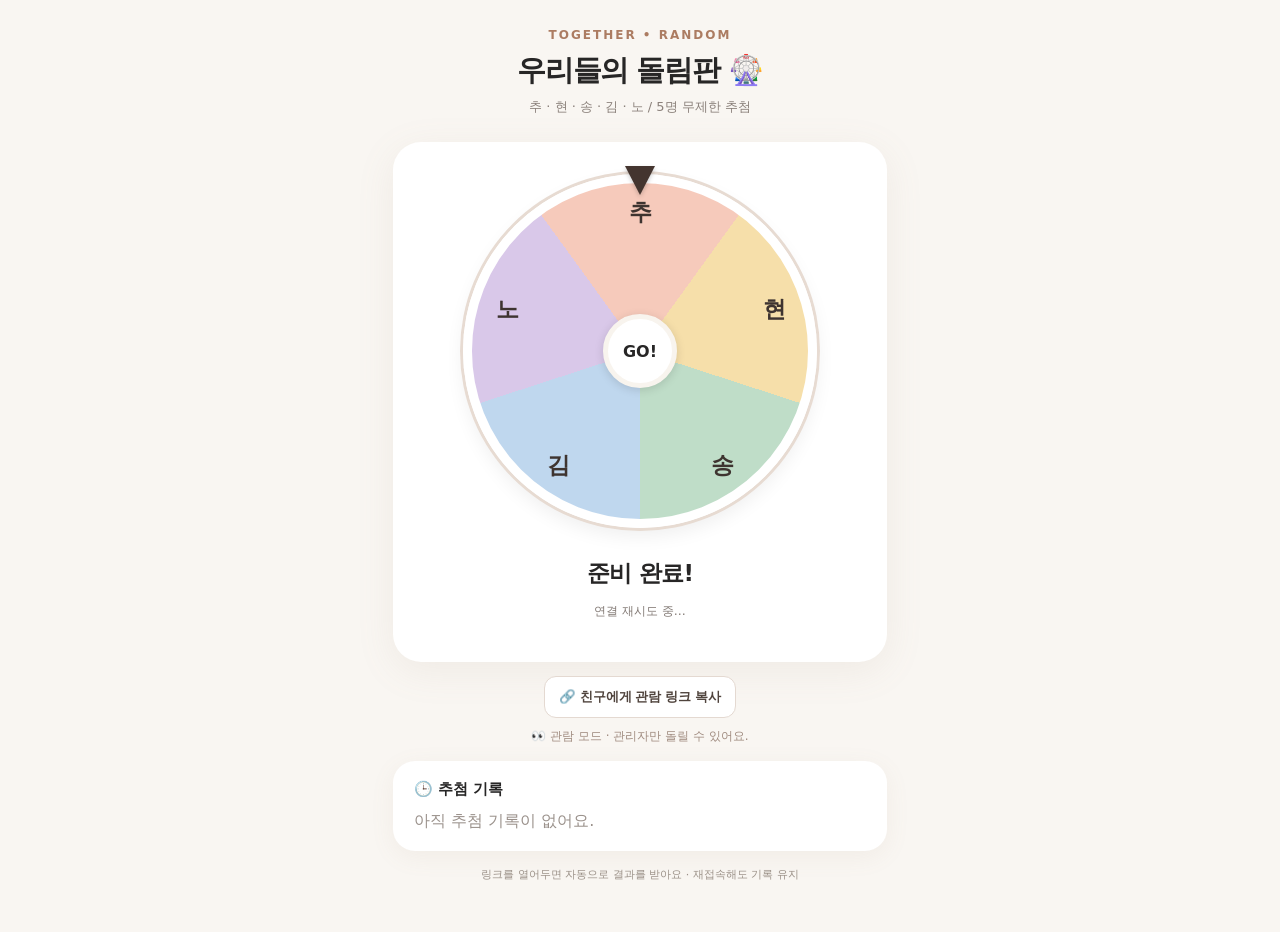
==== friends-wheel/index.html @ 2e400cab "Add realtime five-friend roulette viewer page" ====
<!doctype html><html lang="ko"><head><meta charset="utf-8"><meta name="viewport" content="width=device-width,initial-scale=1"><title>우리들의 실시간 돌림판</title><style>
*{box-sizing:border-box}body{margin:0;background:#f9f6f2;color:#272626;font-family:system-ui,-apple-system,"Noto Sans KR",sans-serif}main{max-width:530px;margin:auto;padding:28px 18px 50px;text-align:center}.eyebrow{font-size:12px;font-weight:750;letter-spacing:2px;color:#ac7c62}.title{font-size:29px;letter-spacing:-1.4px;margin:9px 0 7px}.sub{font-size:13px;color:#8b817b;margin:0 0 26px}.stage{background:white;border-radius:28px;padding:24px 12px 20px;box-shadow:0 9px 38px #9d87721a}.wheel-wrap{width:min(83vw,370px);height:min(83vw,370px);margin:0 auto 22px;position:relative}.wheel{position:absolute;inset:8px;border:9px solid #fff;border-radius:50%;box-shadow:0 0 0 3px #e7dbd2,0 8px 19px #0001;background:conic-gradient(from -36deg,#f6cabb 0deg 72deg,#f6dfaa 72deg 144deg,#bfddc8 144deg 216deg,#bfd7ee 216deg 288deg,#d9c8e9 288deg 360deg);transform:rotate(0deg);will-change:transform}.wheel .name{position:absolute;left:50%;top:50%;width:65px;margin-left:-32.5px;margin-top:-14px;font-size:23px;font-weight:900;letter-spacing:-1px;color:#3e3430}.pointer{position:absolute;left:50%;top:0;transform:translateX(-50%);border-left:15px solid transparent;border-right:15px solid transparent;border-top:29px solid #44352f;z-index:3;filter:drop-shadow(0 2px 2px #0003)}.hub{position:absolute;left:50%;top:50%;transform:translate(-50%,-50%);background:#fff;border:5px solid #f8f4ee;border-radius:50%;width:74px;height:74px;display:grid;place-items:center;font-size:16px;font-weight:900;box-shadow:0 2px 10px #0002}.result{font-size:23px;font-weight:900;min-height:39px;letter-spacing:-.6px}.status{font-size:12px;margin:6px 0 18px;color:#827974}.action{border:0;width:min(100%,310px);background:#dd7459;color:#fff;padding:16px;border-radius:15px;font-size:17px;font-weight:850;cursor:pointer}.action:disabled{background:#c5b5ae;cursor:default}.tags{display:flex;gap:5px;justify-content:center;flex-wrap:wrap;margin:18px 0 4px}.tag{background:#faf3ec;padding:7px 13px;border-radius:30px;font-size:13px;font-weight:750}.history{text-align:left;background:white;border-radius:22px;margin-top:16px;padding:19px 21px;box-shadow:0 6px 24px #9d877215}.history h2{font-size:15px;margin:0 0 12px}.item{display:flex;justify-content:space-between;padding:11px 0;border-top:1px solid #f1eeeb;font-size:14px}.item strong{color:#d3654d}.muted{color:#9a918b}.adminnote{font-size:12px;color:#a08c80;margin-top:10px}.link{border:1px solid #e4d9d1;background:#fff;color:#50443d;padding:11px 14px;border-radius:12px;font-weight:700;cursor:pointer;margin:14px 0 0}.tiny{font-size:11px;color:#9b9188;margin-top:16px}
</style></head><body><main><div class="eyebrow">TOGETHER • RANDOM</div><h1 class="title">우리들의 돌림판 🎡</h1><p class="sub">추 · 현 · 송 · 김 · 노 / 5명 무제한 추첨</p>
<section class="stage"><div class="wheel-wrap"><div class="wheel" id="wheel"></div><div class="pointer"></div><div class="hub">GO!</div></div><div class="result" id="result" aria-live="polite">준비 완료!</div><div class="status" id="status" aria-live="polite">연결 중…</div><button class="action" id="spin" hidden>🎲 돌림판 돌리기</button><div class="tags" id="counts"></div></section><button class="link" id="copy">🔗 친구에게 관람 링크 복사</button><p class="adminnote" id="adminnote"></p><section class="history"><h2>🕒 추첨 기록 <span id="total"></span></h2><div id="history" class="muted">아직 추첨 기록이 없어요.</div></section><div class="tiny">링크를 열어두면 자동으로 결과를 받아요 · 재접속해도 기록 유지</div></main>
<script>
const room='d09b7c56-833a-435e-8313-03223e38edae', players=['추','현','송','김','노'];
const api='https://rhkyvdnquiserrrjjeoz.supabase.co/functions/v1/friends-wheel';const token=new URLSearchParams(location.hash.slice(1)).get('admin');const admin=!!token;
const wheel=document.getElementById('wheel'),spin=document.getElementById('spin'),result=document.getElementById('result'),status=document.getElementById('status');
const history=document.getElementById('history'),counts=document.getElementById('counts'),total=document.getElementById('total');
const radius=140;let latest=0,busy=false,finishTimer=null,ready=false,angle=0,requesting=false;
players.forEach((name,i)=>{let t=document.createElement('span');t.className='name';t.textContent=name;t.style.transform='rotate('+(i*72)+'deg) translateY(-'+radius+'px) rotate('+(-i*72)+'deg)';wheel.append(t)});
spin.hidden=!admin;document.getElementById('adminnote').textContent=admin?'🔒 관리자 모드 · 이 주소는 다른 사람에게 공유하지 마세요.':'👀 관람 모드 · 관리자만 돌릴 수 있어요.';
document.getElementById('copy').addEventListener('click',async()=>{const u=location.origin+location.pathname;try{await navigator.clipboard.writeText(u);document.getElementById('copy').textContent='✅ 관람 링크 복사 완료'}catch{prompt('아래 링크를 복사하세요',u)}});
function render(data){const list=data.spins||[];total.textContent='('+list.length+'회)';const nums=players.map(p=>list.filter(s=>s.winner_name===p).length);counts.replaceChildren();players.forEach((p,i)=>{let e=document.createElement('span');e.className='tag';e.textContent=p+' '+nums[i]+'회';counts.append(e)});history.replaceChildren();list.slice(0,25).forEach(s=>{const e=document.createElement('div');e.className='item';const a=document.createElement('span');a.textContent=s.spin_number+'번째 추첨';const b=document.createElement('strong');b.textContent=s.winner_name+' 당첨';e.append(a,b);history.append(e)});if(!list.length)history.textContent='아직 추첨 기록이 없어요.';
if(!list.length){if(!ready){result.textContent='준비 완료!';status.textContent='● 실시간 연결 중';}ready=true;spin.disabled=false;return}
const s=list[0],end=new Date(s.started_at).getTime()+s.duration_ms;const remaining=end-Date.now();const isNew=s.id!==latest;
if(isNew){latest=s.id;clearTimeout(finishTimer);wheel.style.transition='none';wheel.style.transform='rotate('+s.start_degrees+'deg)';void wheel.offsetWidth;angle=s.target_degrees;if(remaining>0){wheel.style.transition='transform '+remaining+'ms cubic-bezier(.13,.72,.1,1)';wheel.style.transform='rotate('+angle+'deg)';busy=true;result.textContent='🎲 돌아가는 중…';status.textContent='모든 친구에게 같은 결과가 전달돼요';finishTimer=setTimeout(()=>{busy=false;result.textContent='🎉 '+s.winner_name+' 당첨!';status.textContent='모두에게 결과가 공유됐어요';spin.disabled=false},remaining+120)}else{wheel.style.transform='rotate('+angle+'deg)';result.textContent='🎉 '+s.winner_name+' 당첨!';busy=false;status.textContent='● 결과 동기화 완료';}}
spin.disabled=busy||requesting;ready=true;
}
async function sync(){try{const r=await fetch(api+'/state?room='+room,{cache:'no-store'});if(!r.ok)throw Error('네트워크 오류');const d=await r.json();render(d)}catch(e){status.textContent='연결 재시도 중…';spin.disabled=true}}
spin.addEventListener('click',async()=>{if(busy||requesting)return;requesting=true;spin.disabled=true;status.textContent='추첨 요청 중…';try{const r=await fetch(api+'/spin',{method:'POST',headers:{'Content-Type':'application/json'},body:JSON.stringify({room,token})});const x=await r.json();if(!r.ok)throw Error(x.error||'잠시 후 다시 시도하세요');await sync()}catch(e){status.textContent=e.message}finally{requesting=false;if(!busy)spin.disabled=false}});
sync();setInterval(sync,1100);document.addEventListener('visibilitychange',()=>{if(!document.hidden)sync()});
</script></body></html>
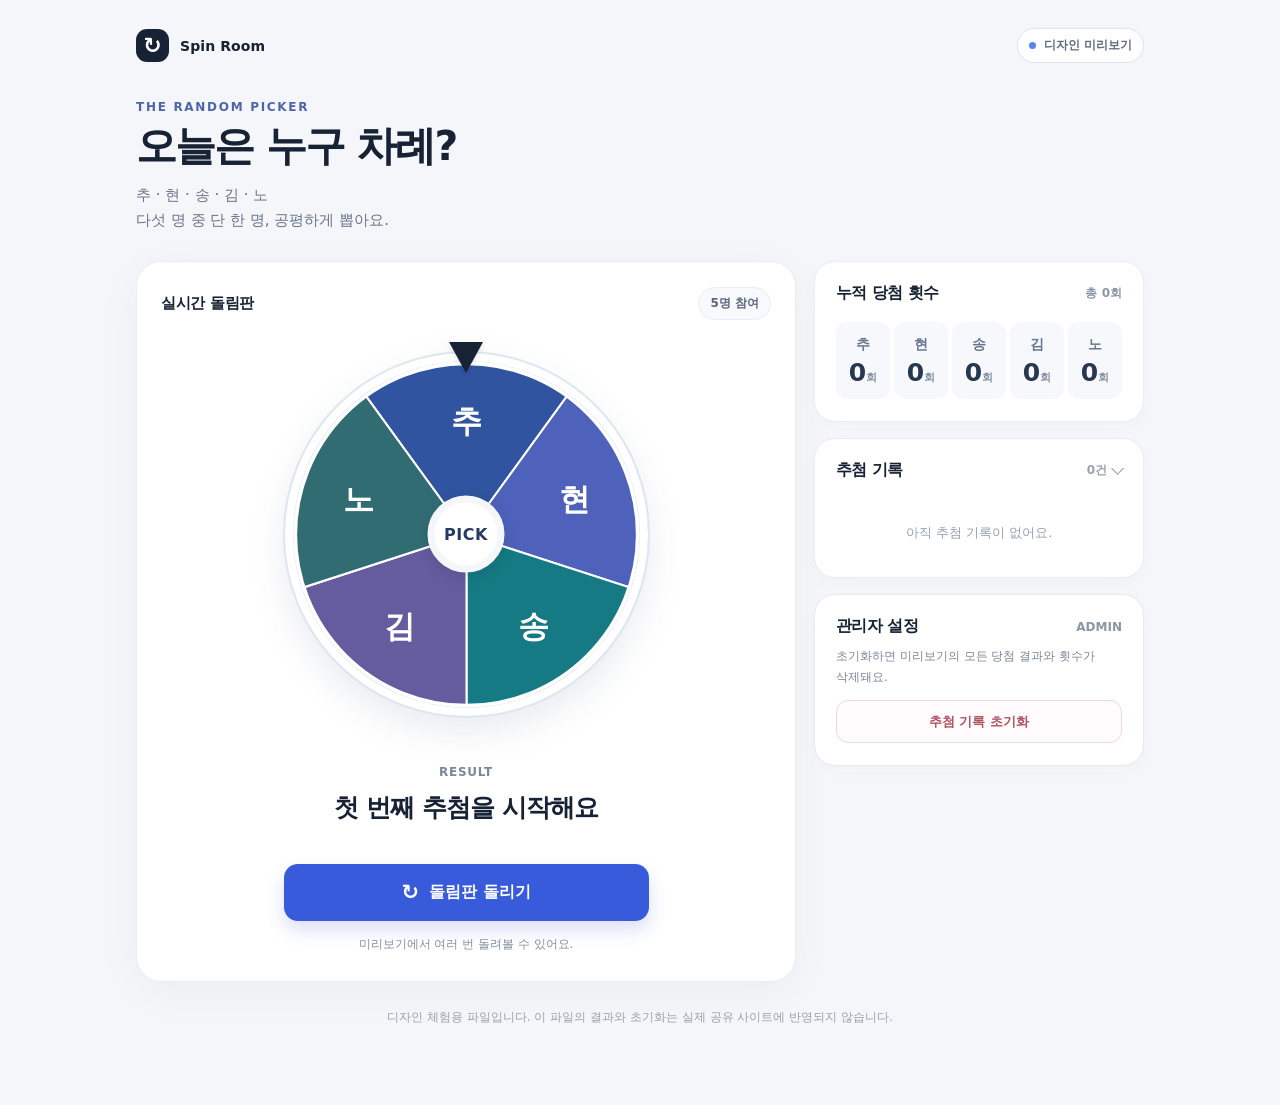
==== commit 909c49a8: "Redesign roulette for clear Korean typography and mobile layout" ====
--- a/friends-wheel/index.html
+++ b/friends-wheel/index.html
@@ -1,23 +1,149 @@
-<!doctype html><html lang="ko"><head><meta charset="utf-8"><meta name="viewport" content="width=device-width,initial-scale=1"><title>우리들의 실시간 돌림판</title><style>
-*{box-sizing:border-box}body{margin:0;background:#f9f6f2;color:#272626;font-family:system-ui,-apple-system,"Noto Sans KR",sans-serif}main{max-width:530px;margin:auto;padding:28px 18px 50px;text-align:center}.eyebrow{font-size:12px;font-weight:750;letter-spacing:2px;color:#ac7c62}.title{font-size:29px;letter-spacing:-1.4px;margin:9px 0 7px}.sub{font-size:13px;color:#8b817b;margin:0 0 26px}.stage{background:white;border-radius:28px;padding:24px 12px 20px;box-shadow:0 9px 38px #9d87721a}.wheel-wrap{width:min(83vw,370px);height:min(83vw,370px);margin:0 auto 22px;position:relative}.wheel{position:absolute;inset:8px;border:9px solid #fff;border-radius:50%;box-shadow:0 0 0 3px #e7dbd2,0 8px 19px #0001;background:conic-gradient(from -36deg,#f6cabb 0deg 72deg,#f6dfaa 72deg 144deg,#bfddc8 144deg 216deg,#bfd7ee 216deg 288deg,#d9c8e9 288deg 360deg);transform:rotate(0deg);will-change:transform}.wheel .name{position:absolute;left:50%;top:50%;width:65px;margin-left:-32.5px;margin-top:-14px;font-size:23px;font-weight:900;letter-spacing:-1px;color:#3e3430}.pointer{position:absolute;left:50%;top:0;transform:translateX(-50%);border-left:15px solid transparent;border-right:15px solid transparent;border-top:29px solid #44352f;z-index:3;filter:drop-shadow(0 2px 2px #0003)}.hub{position:absolute;left:50%;top:50%;transform:translate(-50%,-50%);background:#fff;border:5px solid #f8f4ee;border-radius:50%;width:74px;height:74px;display:grid;place-items:center;font-size:16px;font-weight:900;box-shadow:0 2px 10px #0002}.result{font-size:23px;font-weight:900;min-height:39px;letter-spacing:-.6px}.status{font-size:12px;margin:6px 0 18px;color:#827974}.action{border:0;width:min(100%,310px);background:#dd7459;color:#fff;padding:16px;border-radius:15px;font-size:17px;font-weight:850;cursor:pointer}.action:disabled{background:#c5b5ae;cursor:default}.tags{display:flex;gap:5px;justify-content:center;flex-wrap:wrap;margin:18px 0 4px}.tag{background:#faf3ec;padding:7px 13px;border-radius:30px;font-size:13px;font-weight:750}.history{text-align:left;background:white;border-radius:22px;margin-top:16px;padding:19px 21px;box-shadow:0 6px 24px #9d877215}.history h2{font-size:15px;margin:0 0 12px}.item{display:flex;justify-content:space-between;padding:11px 0;border-top:1px solid #f1eeeb;font-size:14px}.item strong{color:#d3654d}.muted{color:#9a918b}.adminnote{font-size:12px;color:#a08c80;margin-top:10px}.link{border:1px solid #e4d9d1;background:#fff;color:#50443d;padding:11px 14px;border-radius:12px;font-weight:700;cursor:pointer;margin:14px 0 0}.tiny{font-size:11px;color:#9b9188;margin-top:16px}
-</style></head><body><main><div class="eyebrow">TOGETHER • RANDOM</div><h1 class="title">우리들의 돌림판 🎡</h1><p class="sub">추 · 현 · 송 · 김 · 노 / 5명 무제한 추첨</p>
-<section class="stage"><div class="wheel-wrap"><div class="wheel" id="wheel"></div><div class="pointer"></div><div class="hub">GO!</div></div><div class="result" id="result" aria-live="polite">준비 완료!</div><div class="status" id="status" aria-live="polite">연결 중…</div><button class="action" id="spin" hidden>🎲 돌림판 돌리기</button><div class="tags" id="counts"></div></section><button class="link" id="copy">🔗 친구에게 관람 링크 복사</button><p class="adminnote" id="adminnote"></p><section class="history"><h2>🕒 추첨 기록 <span id="total"></span></h2><div id="history" class="muted">아직 추첨 기록이 없어요.</div></section><div class="tiny">링크를 열어두면 자동으로 결과를 받아요 · 재접속해도 기록 유지</div></main>
+<!doctype html>
+<html lang="ko">
+<head>
+<meta charset="utf-8">
+<meta name="viewport" content="width=device-width, initial-scale=1, viewport-fit=cover">
+<meta name="theme-color" content="#f4f6f9">
+<title>5인 돌림판 | 새 디자인</title>
+<style>
+:root{--ink:#172234;--muted:#68748a;--muted2:#8490a3;--line:#e8edf3;--base:#f4f6f9;--accent:#385bdb;--white:#fff;--red:#aa4d52}
+*{box-sizing:border-box}
+html{scroll-behavior:smooth}
+body{margin:0;background:var(--base);color:var(--ink);font-family:"Pretendard Variable",Pretendard,"Apple SD Gothic Neo","Noto Sans KR","Malgun Gothic",system-ui,sans-serif;-webkit-font-smoothing:antialiased;word-break:keep-all}
+button{font:inherit;-webkit-tap-highlight-color:transparent;cursor:pointer}
+button:focus-visible,summary:focus-visible{outline:3px solid #7e9aff;outline-offset:3px}
+.shell{max-width:1056px;margin:0 auto;padding:28px 24px 78px}
+.brandbar{display:flex;justify-content:space-between;align-items:center;gap:12px;margin-bottom:37px}
+.brand{display:flex;align-items:center;gap:11px;font-size:14px;font-weight:850;letter-spacing:.1px}
+.mark{width:33px;height:33px;display:grid;place-items:center;border-radius:11px;background:var(--ink);color:#fff;font-size:22px;font-weight:750;line-height:1}
+.badge{display:inline-flex;align-items:center;gap:8px;border:1px solid #dde4ed;background:#fff;color:#5f6c7f;padding:8px 11px;border-radius:99px;font-size:12px;font-weight:750;white-space:nowrap}
+.dot{width:7px;height:7px;background:#5486ef;border-radius:50%;display:inline-block;flex:none}
+.head{margin-bottom:27px}.eyebrow{margin:0 0 9px;color:#4e66a9;font-weight:800;font-size:12px;letter-spacing:1.7px}.head h1{font-size:clamp(29px,4vw,41px);line-height:1.17;letter-spacing:-1.9px;font-weight:850;margin:0 0 12px}.head p{margin:0;font-size:15px;line-height:1.7;color:var(--muted)}
+.layout{display:grid;grid-template-columns:minmax(0,1fr) 330px;align-items:start;gap:18px}
+.stage{border:1px solid var(--line);background:#fff;box-shadow:0 10px 45px #142d520a;border-radius:25px;padding:25px 20px 27px;text-align:center;min-width:0}
+.stagehead{display:flex;align-items:center;justify-content:space-between;gap:10px;margin:0 4px 22px}
+.stagehead strong{font-size:15px;font-weight:800;letter-spacing:-.3px}.smalltag{border:1px solid var(--line);background:#f7f9fc;color:#59677d;border-radius:100px;padding:7px 11px;font-size:12px;font-weight:700}
+.wheelbox{width:min(100%,385px);aspect-ratio:1;margin:0 auto 22px;position:relative;padding:11px;filter:drop-shadow(0 15px 17px #20386c18)}
+.wheel-rotator{width:100%;height:100%;border-radius:50%;overflow:hidden;background:#dae4f0;border:8px solid white;outline:2px solid #dee6ef;transform:rotate(0deg);will-change:transform}
+.wheel-svg{width:100%;height:100%;display:block}
+.wheel-svg text{font-family:"Pretendard Variable",Pretendard,"Apple SD Gothic Neo","Noto Sans KR","Malgun Gothic",sans-serif;font-size:38px;font-weight:850;fill:#fff;paint-order:stroke;stroke:#14283f1c;stroke-width:1px;pointer-events:none}
+.pointer{position:absolute;z-index:3;top:0;left:50%;transform:translateX(-50%);width:0;height:0;border-left:17px solid transparent;border-right:17px solid transparent;border-top:31px solid var(--ink);filter:drop-shadow(0 2px 2px #17223424)}
+.hub{position:absolute;left:50%;top:50%;transform:translate(-50%,-50%);width:77px;height:77px;border-radius:50%;border:7px solid #f4f6f9;background:#fff;box-shadow:0 3px 14px #17223425;display:flex;align-items:center;justify-content:center;z-index:2;font-size:16px;font-weight:900;letter-spacing:.5px;color:#253b61}
+.resultgroup{min-height:99px;display:flex;flex-direction:column;align-items:center;justify-content:center;margin:1px 0 16px}
+.result-kicker{font-size:12px;letter-spacing:.7px;font-weight:800;color:#7d879b;margin:0 0 4px}
+.resultname{min-height:48px;display:flex;align-items:center;justify-content:center;gap:9px;font-size:25px;line-height:1.4;font-weight:850;letter-spacing:-1px;color:var(--ink)}
+.resultname .winner{font-size:42px;line-height:1;font-weight:900;letter-spacing:-1.6px;color:#3658d6}
+.action{width:min(100%,365px);height:57px;border:0;border-radius:14px;display:inline-flex;align-items:center;justify-content:center;gap:10px;color:#fff;background:#385bdb;font-size:16px;font-weight:800;box-shadow:0 9px 18px #385bdb30;transition:transform .15s,background .15s,box-shadow .15s}
+.action:hover:not(:disabled){background:#2e4fc5;transform:translateY(-1px);box-shadow:0 13px 22px #385bdb30}.action:active:not(:disabled){transform:translateY(1px)}.action:disabled{background:#aab4ce;box-shadow:none;cursor:default}
+.subnote{font-size:12px;color:#8390a0;margin:15px 0 0;min-height:18px;line-height:1.45}
+.aside{display:flex;flex-direction:column;gap:16px}
+.card{background:#fff;border:1px solid var(--line);border-radius:21px;padding:21px 21px 22px;box-shadow:0 6px 20px #142d5205}
+.cardtop{display:flex;justify-content:space-between;align-items:center;gap:10px;margin-bottom:18px}
+.cardtop h2{font-size:16px;letter-spacing:-.55px;margin:0;font-weight:850}
+.cardtop .right{font-size:12px;color:#8b96a8;font-weight:700}
+.stats{display:grid;grid-template-columns:repeat(5,minmax(0,1fr));gap:4px;margin:0}
+.stat{min-width:0;text-align:center;background:#f6f8fb;border-radius:12px;padding:14px 0 11px;display:flex;flex-direction:column;gap:4px}
+.stat dt{font-size:14px;color:#67768e;font-weight:750}.stat dd{margin:0;font-weight:850;font-size:25px;line-height:1.2;letter-spacing:-1px;color:#27374d}.stat .unit{font-size:11px;font-weight:650;letter-spacing:0;color:#8390a0;margin-left:1px}
+.history-card{padding-bottom:15px}
+.history-summary{list-style:none;display:flex;justify-content:space-between;align-items:center;cursor:pointer;font-size:16px;font-weight:850;letter-spacing:-.55px;padding:0 0 5px}
+.history-summary::-webkit-details-marker{display:none}.history-summary .sumright{font-size:12px;font-weight:750;color:#9aa3af;display:flex;align-items:center;gap:7px}.chevron{border:solid #8a96a5;border-width:0 1.7px 1.7px 0;display:inline-block;padding:4px;transform:rotate(45deg);transition:transform .2s;margin-top:-3px}details:not([open]) .chevron{transform:rotate(-135deg);margin-top:4px}
+.record-list{margin:13px 0 0;padding:0;list-style:none;max-height:281px;overflow-y:auto}.record{display:flex;gap:8px;align-items:center;border-top:1px solid #edf0f4;padding:13px 0;font-size:13px}.record-round{color:#8b98a9;white-space:nowrap;font-variant-numeric:tabular-nums}.record-time{color:#9ca7b5;font-size:11px;white-space:nowrap;margin-left:auto}.record-name{margin-left:auto;font-size:14px;font-weight:850;color:#254baf}.record-time+.record-name{margin-left:6px}
+.empty{color:#95a1b0;font-size:13px;padding:23px 0 18px;text-align:center;line-height:1.7}
+.admin-card{border-color:#e6e9f1}.admin-card p{font-size:12px;line-height:1.75;color:#7b879a;margin:0 0 12px}
+.reset{width:100%;height:43px;border:1px solid #eed8dc;border-radius:12px;background:#fffafb;color:#ad5360;font-size:13px;font-weight:850;transition:background .15s}.reset:hover:not(:disabled){background:#ffeff1}.reset:disabled{opacity:.6;cursor:not-allowed}
+.copy{border:1px solid #dfe5ef;background:#fff;width:100%;height:42px;border-radius:11px;color:#485b78;font-size:13px;font-weight:800;margin-top:10px}
+.foot{font-size:12px;line-height:1.7;color:#97a1ae;text-align:center;margin:25px auto 0}
+dialog{border:1px solid var(--line);border-radius:22px;max-width:360px;width:calc(100% - 34px);padding:24px;box-shadow:0 24px 80px #15203334;color:var(--ink);font-family:inherit}dialog::backdrop{background:#0c1420a0;backdrop-filter:blur(3px)}dialog h2{font-size:21px;letter-spacing:-.8px;margin:0 0 10px}dialog p{font-size:14px;line-height:1.7;margin:0;color:#69768b}dialog .modal-actions{display:flex;gap:9px;margin-top:24px}dialog button{flex:1;border-radius:11px;height:46px;font-size:14px;font-weight:800;border:1px solid #e3e8ef;background:#fff;color:#536176}dialog button.danger{background:#ae4e5a;color:#fff;border:0}
+@media(max-width:760px){.shell{max-width:570px;padding:22px 17px 65px}.brandbar{margin-bottom:30px}.layout{display:flex;flex-direction:column;gap:14px}.layout>*{width:100%}.stage{padding:19px 16px 24px}.stagehead{margin:0 0 14px}.head{margin-bottom:22px}.head h1{font-size:34px}.aside{gap:14px}.card{padding:19px}.wheelbox{width:min(100%,370px);margin-bottom:14px}}
+@media(max-width:380px){.shell{padding-left:13px;padding-right:13px}.head h1{font-size:31px}.stage{padding:17px 12px 22px}.wheelbox{width:min(100%,335px)}.wheel-svg text{font-size:36px}.stat{padding:12px 0}.stat dt{font-size:13px}.stat dd{font-size:23px}.card{padding:17px}.brand{font-size:13px}}
+@media(prefers-reduced-motion:reduce){*{scroll-behavior:auto!important;transition:none!important}}
+</style>
+</head>
+<body>
+<div class="shell">
+  <header class="brandbar">
+    <div class="brand"><div class="mark" aria-hidden="true">↻</div><span>Spin Room</span></div>
+    <span class="badge"><span class="dot" aria-hidden="true"></span><span id="mode-text">디자인 미리보기</span></span>
+  </header>
+  <div class="head"><div class="eyebrow">THE RANDOM PICKER</div><h1>오늘은 누구 차례?</h1><p>추 · 현 · 송 · 김 · 노<br>다섯 명 중 단 한 명, 공평하게 뽑아요.</p></div>
+  <div class="layout">
+    <main class="stage">
+      <div class="stagehead"><strong>실시간 돌림판</strong><span class="smalltag">5명 참여</span></div>
+      <div class="wheelbox">
+        <div class="wheel-rotator" id="rotator"><svg id="wheel-svg" class="wheel-svg" viewBox="0 0 420 420" aria-label="추, 현, 송, 김, 노 다섯 명의 돌림판" role="img"></svg></div>
+        <div class="pointer" aria-hidden="true"></div><div class="hub" aria-hidden="true">PICK</div>
+      </div>
+      <div class="resultgroup" aria-live="polite" aria-atomic="true"><div class="result-kicker" id="result-kicker">RESULT</div><div class="resultname" id="result">첫 번째 추첨을 시작해요</div></div>
+      <button class="action" id="spin" type="button"><span aria-hidden="true" style="font-size:21px;line-height:1">↻</span> <span id="spin-label">돌림판 돌리기</span></button>
+      <p class="subnote" id="note">미리보기에서 여러 번 돌려볼 수 있어요.</p>
+    </main>
+    <aside class="aside">
+      <section class="card"><div class="cardtop"><h2>누적 당첨 횟수</h2><span class="right" id="total">총 0회</span></div><dl class="stats" id="stats"></dl></section>
+      <details class="card history-card" open id="history-details"><summary class="history-summary"><span>추첨 기록</span><span class="sumright"><span id="history-count">0건</span><i class="chevron" aria-hidden="true"></i></span></summary><ol class="record-list" id="history-list"></ol></details>
+      <section class="card admin-card" id="admin-card"><div class="cardtop" style="margin-bottom:9px"><h2>관리자 설정</h2><span class="right">ADMIN</span></div><p id="reset-desc">초기화하면 미리보기의 모든 당첨 결과와 횟수가 삭제돼요.</p><button class="reset" id="reset" type="button">추첨 기록 초기화</button><button class="copy" id="copy" type="button" hidden>친구에게 관람 링크 복사 ↗</button></section>
+    </aside>
+  </div>
+  <div class="foot" id="foot">디자인 체험용 파일입니다. 이 파일의 결과와 초기화는 실제 공유 사이트에 반영되지 않습니다.</div>
+</div>
+<dialog id="confirm-dialog" aria-labelledby="confirm-title"><h2 id="confirm-title">모든 기록을 초기화할까요?</h2><p>지금까지의 당첨 기록과 사람별 당첨 횟수가 모두 사라져요. 이 작업은 되돌릴 수 없어요.</p><div class="modal-actions"><button type="button" id="cancel">취소</button><button class="danger" type="button" id="confirm-reset">초기화하기</button></div></dialog>
 <script>
-const room='d09b7c56-833a-435e-8313-03223e38edae', players=['추','현','송','김','노'];
-const api='https://rhkyvdnquiserrrjjeoz.supabase.co/functions/v1/friends-wheel';const token=new URLSearchParams(location.hash.slice(1)).get('admin');const admin=!!token;
-const wheel=document.getElementById('wheel'),spin=document.getElementById('spin'),result=document.getElementById('result'),status=document.getElementById('status');
-const history=document.getElementById('history'),counts=document.getElementById('counts'),total=document.getElementById('total');
-const radius=140;let latest=0,busy=false,finishTimer=null,ready=false,angle=0,requesting=false;
-players.forEach((name,i)=>{let t=document.createElement('span');t.className='name';t.textContent=name;t.style.transform='rotate('+(i*72)+'deg) translateY(-'+radius+'px) rotate('+(-i*72)+'deg)';wheel.append(t)});
-spin.hidden=!admin;document.getElementById('adminnote').textContent=admin?'🔒 관리자 모드 · 이 주소는 다른 사람에게 공유하지 마세요.':'👀 관람 모드 · 관리자만 돌릴 수 있어요.';
-document.getElementById('copy').addEventListener('click',async()=>{const u=location.origin+location.pathname;try{await navigator.clipboard.writeText(u);document.getElementById('copy').textContent='✅ 관람 링크 복사 완료'}catch{prompt('아래 링크를 복사하세요',u)}});
-function render(data){const list=data.spins||[];total.textContent='('+list.length+'회)';const nums=players.map(p=>list.filter(s=>s.winner_name===p).length);counts.replaceChildren();players.forEach((p,i)=>{let e=document.createElement('span');e.className='tag';e.textContent=p+' '+nums[i]+'회';counts.append(e)});history.replaceChildren();list.slice(0,25).forEach(s=>{const e=document.createElement('div');e.className='item';const a=document.createElement('span');a.textContent=s.spin_number+'번째 추첨';const b=document.createElement('strong');b.textContent=s.winner_name+' 당첨';e.append(a,b);history.append(e)});if(!list.length)history.textContent='아직 추첨 기록이 없어요.';
-if(!list.length){if(!ready){result.textContent='준비 완료!';status.textContent='● 실시간 연결 중';}ready=true;spin.disabled=false;return}
-const s=list[0],end=new Date(s.started_at).getTime()+s.duration_ms;const remaining=end-Date.now();const isNew=s.id!==latest;
-if(isNew){latest=s.id;clearTimeout(finishTimer);wheel.style.transition='none';wheel.style.transform='rotate('+s.start_degrees+'deg)';void wheel.offsetWidth;angle=s.target_degrees;if(remaining>0){wheel.style.transition='transform '+remaining+'ms cubic-bezier(.13,.72,.1,1)';wheel.style.transform='rotate('+angle+'deg)';busy=true;result.textContent='🎲 돌아가는 중…';status.textContent='모든 친구에게 같은 결과가 전달돼요';finishTimer=setTimeout(()=>{busy=false;result.textContent='🎉 '+s.winner_name+' 당첨!';status.textContent='모두에게 결과가 공유됐어요';spin.disabled=false},remaining+120)}else{wheel.style.transform='rotate('+angle+'deg)';result.textContent='🎉 '+s.winner_name+' 당첨!';busy=false;status.textContent='● 결과 동기화 완료';}}
-spin.disabled=busy||requesting;ready=true;
+(()=>{
+'use strict';
+const names=['추','현','송','김','노'];
+const sectorColors=['#3154A0','#4E62BB','#157A83','#655B9F','#326C73'];
+const root=document.getElementById('wheel-svg'),rotator=document.getElementById('rotator');
+const spinBtn=document.getElementById('spin'), spinLabel=document.getElementById('spin-label'), result=document.getElementById('result'), kicker=document.getElementById('result-kicker');
+const note=document.getElementById('note'), stats=document.getElementById('stats'), total=document.getElementById('total'), hist=document.getElementById('history-list'), count=document.getElementById('history-count');
+const resetBtn=document.getElementById('reset'),dlg=document.getElementById('confirm-dialog');
+const isLive=location.hostname==='sinjhon1245-cell.github.io';
+const token=new URLSearchParams(location.hash.slice(1)).get('admin');
+const isAdmin=!isLive || (typeof token==='string'&&token.length===64);
+const API='https://rhkyvdnquiserrrjjeoz.supabase.co/functions/v1/friends-wheel';
+const room='d09b7c56-833a-435e-8313-03223e38edae';
+const storeKey='friends-wheel-design-v2';
+let records=[],currentAngle=0,raf=0,busy=false,loading=false,latestServerId=null;
+const SVG='http://www.w3.org/2000/svg';
+function node(name,attrs){const el=document.createElementNS(SVG,name);Object.entries(attrs).forEach(([key,value])=>el.setAttribute(key,String(value)));return el}
+const labels=[];
+function polar(deg,r){const a=deg*Math.PI/180;return {x:210+Math.sin(a)*r,y:210-Math.cos(a)*r}}
+function buildWheel(){
+  for(let i=0;i<5;i++){
+    const m=i*72,s=polar(m-36,208),e=polar(m+36,208);
+    const path=node('path',{d:`M 210 210 L ${s.x} ${s.y} A 208 208 0 0 1 ${e.x} ${e.y} Z`,fill:sectorColors[i],stroke:'#ffffff','stroke-width':2.5});
+    root.append(path);
+    const p=polar(m,137),text=node('text',{x:p.x,y:p.y,'text-anchor':'middle','dominant-baseline':'central'});
+    text.textContent=names[i];root.append(text);labels.push({el:text,x:p.x,y:p.y});
+  }
+  root.append(node('circle',{cx:210,cy:210,r:207,fill:'none',stroke:'#ffffff','stroke-width':4}));
 }
-async function sync(){try{const r=await fetch(api+'/state?room='+room,{cache:'no-store'});if(!r.ok)throw Error('네트워크 오류');const d=await r.json();render(d)}catch(e){status.textContent='연결 재시도 중…';spin.disabled=true}}
-spin.addEventListener('click',async()=>{if(busy||requesting)return;requesting=true;spin.disabled=true;status.textContent='추첨 요청 중…';try{const r=await fetch(api+'/spin',{method:'POST',headers:{'Content-Type':'application/json'},body:JSON.stringify({room,token})});const x=await r.json();if(!r.ok)throw Error(x.error||'잠시 후 다시 시도하세요');await sync()}catch(e){status.textContent=e.message}finally{requesting=false;if(!busy)spin.disabled=false}});
-sync();setInterval(sync,1100);document.addEventListener('visibilitychange',()=>{if(!document.hidden)sync()});
-</script></body></html>+function angleTo(deg){currentAngle=deg;rotator.style.transform=`rotate(${deg}deg)`;const a=-(deg%360);for(const l of labels)l.el.setAttribute('transform',`rotate(${a} ${l.x} ${l.y})`)}
+function ease(t){return 1-Math.pow(1-t,4)}
+function animate(start,end,duration,onDone,progressOffset=0){cancelAnimationFrame(raf);busy=true;spinBtn.disabled=true;spinLabel.textContent='돌아가는 중…';result.textContent='누가 나올까요?';kicker.textContent='PICKING';const started=performance.now()-progressOffset;
+  const tick=()=>{const t=Math.min(1,Math.max(0,(performance.now()-started)/duration));angleTo(start+(end-start)*ease(t));if(t<1){raf=requestAnimationFrame(tick)}else{busy=false;spinBtn.disabled=false;spinLabel.textContent='다시 돌리기';onDone()}};
+  raf=requestAnimationFrame(tick)
+}
+function random(max){if(crypto?.getRandomValues){const x=new Uint32Array(1);crypto.getRandomValues(x);return x[0]%max}return Math.floor(Math.random()*max)}
+function isoTime(time){return new Intl.DateTimeFormat('ko-KR',{hour:'2-digit',minute:'2-digit',hour12:false}).format(new Date(time))}
+function render(){
+  total.textContent=`총 ${records.length}회`;count.textContent=`${records.length}건`;
+  stats.replaceChildren();for(const n of names){const cell=document.createElement('div');cell.className='stat';const dt=document.createElement('dt');dt.textContent=n;const dd=document.createElement('dd');dd.textContent=String(records.filter(x=>x.name===n).length);const unit=document.createElement('span');unit.className='unit';unit.textContent='회';dd.append(unit);cell.append(dt,dd);stats.append(cell)}
+  hist.replaceChildren();if(!records.length){const empty=document.createElement('li');empty.className='empty';empty.textContent='아직 추첨 기록이 없어요.';hist.append(empty)}else{
+    [...records].reverse().slice(0,30).forEach((rec,index)=>{const li=document.createElement('li');li.className='record';const round=document.createElement('span');round.className='record-round';round.textContent=`#${rec.round||records.length-index}`;const time=document.createElement('span');time.className='record-time';time.textContent=isoTime(rec.at);const picked=document.createElement('strong');picked.className='record-name';picked.textContent=`${rec.name} 당첨`;li.append(round,time,picked);hist.append(li)})
+  }
+}
+function showWinner(name){kicker.textContent='SELECTED';result.replaceChildren();const big=document.createElement('span');big.className='winner';big.textContent=name;const small=document.createElement('span');small.textContent='당첨!';result.append(big,small)}
+function saveDemo(){try{localStorage.setItem(storeKey,JSON.stringify(records))}catch{}}
+function restoreDemo(){try{const data=JSON.parse(localStorage.getItem(storeKey)||'[]');if(Array.isArray(data))records=data.filter(x=>names.includes(x.name)&&typeof x.at==='number').slice(-300)}catch{};render();if(records.length){const last=records.at(-1);angleTo((360-last.index*72)%360);showWinner(last.name);spinLabel.textContent='다시 돌리기'}}
+async function syncLive(){try{const resp=await fetch(`${API}/state?room=${room}`,{cache:'no-store'});if(!resp.ok)throw Error('상태 조회 실패');const data=await resp.json();records=(data.spins||[]).slice().reverse().map(x=>({name:x.winner_name,index:x.winner_index,at:Date.parse(x.started_at),round:x.spin_number}));render();const last=(data.spins||[])[0];if(last&&last.id!==latestServerId){latestServerId=last.id;const end=Date.parse(last.started_at)+last.duration_ms;if(Date.now()<end){const diff=Date.now()-Date.parse(last.started_at);animate(last.start_degrees,last.target_degrees,last.duration_ms,()=>showWinner(last.winner_name),Math.max(0,diff))}else{angleTo(last.target_degrees);showWinner(last.winner_name);spinLabel.textContent='다시 돌리기'}}else if(!last){cancelAnimationFrame(raf);busy=false;spinBtn.disabled=false;angleTo(0);kicker.textContent='RESULT';result.textContent='첫 번째 추첨을 시작해요';spinLabel.textContent='돌림판 돌리기';latestServerId=null}note.textContent=isAdmin?'관리자 화면 · 결과가 친구들에게 자동으로 공유돼요.':'관람 중 · 당첨 결과가 자동으로 업데이트돼요.'}catch(err){note.textContent='연결 상태를 확인하는 중이에요. 잠시 후 다시 시도합니다.';console.error(err)}}
+function spinDemo(){if(busy)return;const i=random(5),desired=(360-i*72)%360,start=currentAngle,end=start+360*6+(desired-((start%360)+360)%360+360)%360;note.textContent='룰렛이 회전하고 있어요.';animate(start,end,4600,()=>{const entry={name:names[i],index:i,at:Date.now(),round:records.length+1};records.push(entry);saveDemo();render();showWinner(entry.name);note.textContent='원하는 만큼 다시 돌릴 수 있어요.'})}
+async function spinLive(){if(busy||loading)return;loading=true;spinBtn.disabled=true;note.textContent='추첨 요청 중…';try{const response=await fetch(`${API}/spin`,{method:'POST',headers:{'Content-Type':'application/json'},body:JSON.stringify({room,token})});const data=await response.json();if(!response.ok)throw Error(data.error||'추첨 실패');await syncLive()}catch(e){note.textContent=e.message}finally{loading=false;if(!busy)spinBtn.disabled=false}}
+spinBtn.addEventListener('click',()=>isLive?spinLive():spinDemo());
+const adminCard=document.getElementById('admin-card');const copyBtn=document.getElementById('copy');
+buildWheel();angleTo(0);
+if(isLive){document.getElementById('mode-text').textContent=isAdmin?'관리자 접속':'실시간 관람';adminCard.hidden=!isAdmin;spinBtn.hidden=!isAdmin;copyBtn.hidden=!isAdmin;resetBtn.disabled=true;resetBtn.textContent='서버 초기화 기능 준비 중';document.getElementById('reset-desc').textContent='실시간 공유 기록 초기화는 서버 권한 설정을 완료한 후 사용할 수 있어요.';document.getElementById('foot').textContent='친구들 모두 같은 추첨 결과를 확인할 수 있어요. 네트워크 상태에 따라 반영 시간이 다를 수 있어요.';syncLive();setInterval(syncLive,1400);document.addEventListener('visibilitychange',()=>{if(!document.hidden)syncLive()})}else{restoreDemo()}
+resetBtn.addEventListener('click',()=>{if(busy||isLive)return;dlg.showModal()});document.getElementById('cancel').addEventListener('click',()=>dlg.close());document.getElementById('confirm-reset').addEventListener('click',()=>{if(busy){dlg.close();return}cancelAnimationFrame(raf);records=[];try{localStorage.removeItem(storeKey)}catch{};angleTo(0);render();kicker.textContent='RESULT';result.textContent='첫 번째 추첨을 시작해요';spinLabel.textContent='돌림판 돌리기';note.textContent='미리보기 기록이 모두 초기화됐어요.';dlg.close()});
+copyBtn.addEventListener('click',async()=>{if(!isLive)return;const url=location.origin+location.pathname;try{await navigator.clipboard.writeText(url);copyBtn.textContent='관람 링크 복사 완료 ✓'}catch{prompt('링크를 복사하세요',url)}});
+})();
+</script>
+</body>
+</html>
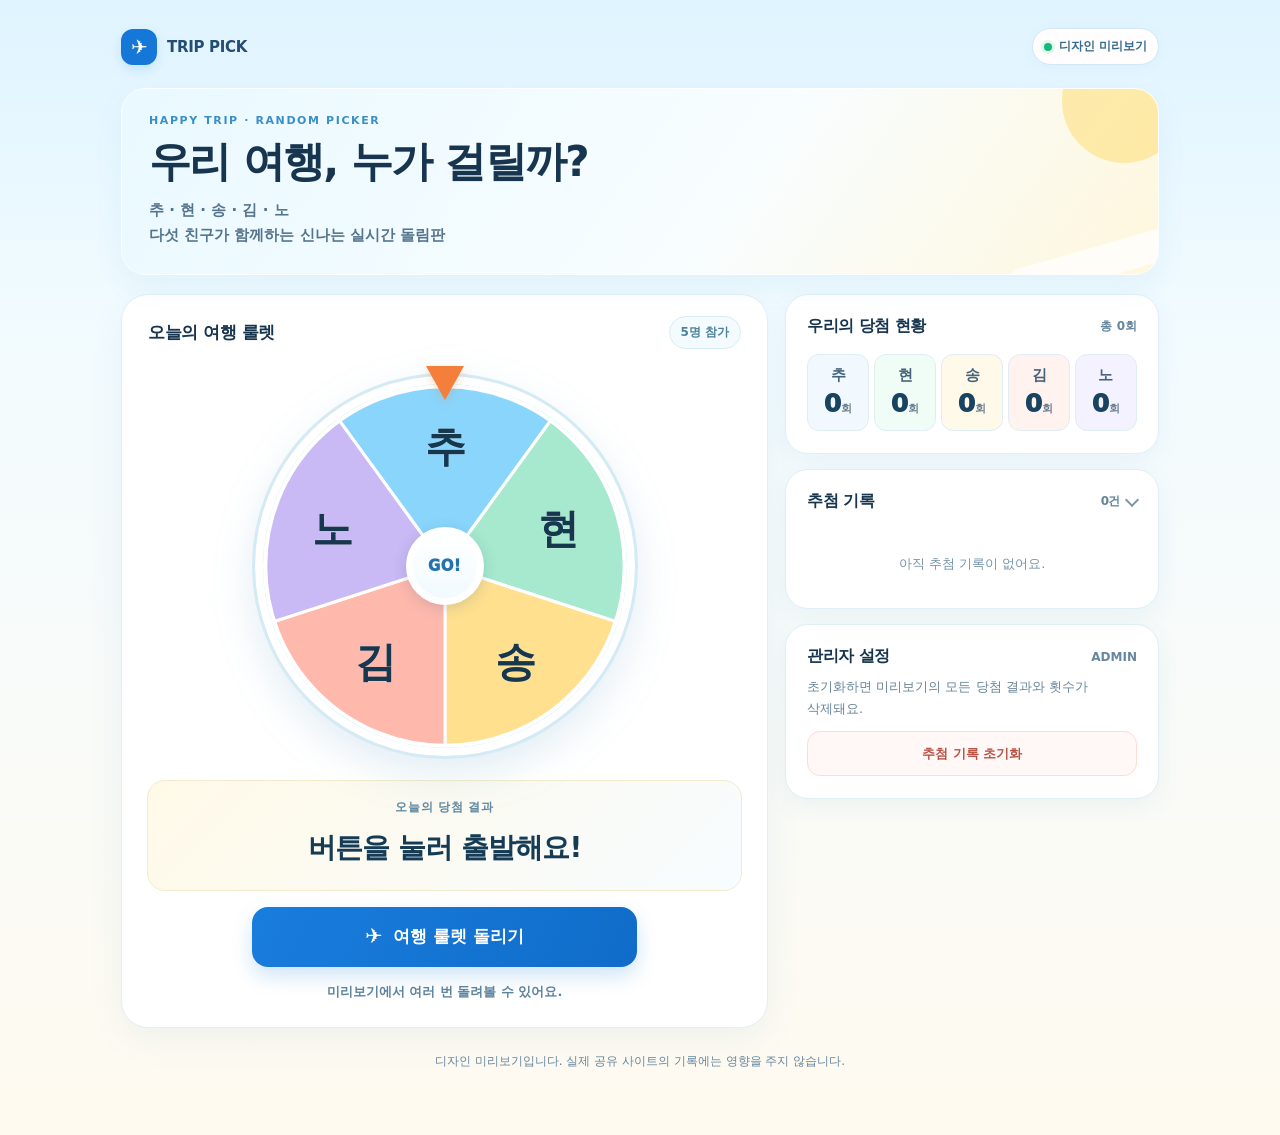
==== commit 53c7cccc: "Polish bright travel roulette typography and wheel label placement" ====
--- a/friends-wheel/index.html
+++ b/friends-wheel/index.html
@@ -3,94 +3,130 @@
 <head>
 <meta charset="utf-8">
 <meta name="viewport" content="width=device-width, initial-scale=1, viewport-fit=cover">
-<meta name="theme-color" content="#f4f6f9">
-<title>5인 돌림판 | 새 디자인</title>
+<meta name="theme-color" content="#edf9ff">
+<title>여행 돌림판 | 추·현·송·김·노</title>
 <style>
-:root{--ink:#172234;--muted:#68748a;--muted2:#8490a3;--line:#e8edf3;--base:#f4f6f9;--accent:#385bdb;--white:#fff;--red:#aa4d52}
+
+:root{
+  --ink:#17354f;--muted:#536e84;--muted2:#698298;--line:#ddecf5;
+  --base:#edf9ff;--accent:#1877d6;--white:#fff;--red:#b44747;
+}
 *{box-sizing:border-box}
 html{scroll-behavior:smooth}
-body{margin:0;background:var(--base);color:var(--ink);font-family:"Pretendard Variable",Pretendard,"Apple SD Gothic Neo","Noto Sans KR","Malgun Gothic",system-ui,sans-serif;-webkit-font-smoothing:antialiased;word-break:keep-all}
+body{
+  margin:0;min-height:100vh;
+  background:linear-gradient(180deg,#dff4ff 0,#f2fbff 330px,#fffaf0 100%);
+  color:var(--ink);
+  font-family:system-ui,-apple-system,"Apple SD Gothic Neo","Noto Sans KR","Malgun Gothic",sans-serif;
+  -webkit-font-smoothing:antialiased;word-break:keep-all;
+}
 button{font:inherit;-webkit-tap-highlight-color:transparent;cursor:pointer}
-button:focus-visible,summary:focus-visible{outline:3px solid #7e9aff;outline-offset:3px}
-.shell{max-width:1056px;margin:0 auto;padding:28px 24px 78px}
-.brandbar{display:flex;justify-content:space-between;align-items:center;gap:12px;margin-bottom:37px}
-.brand{display:flex;align-items:center;gap:11px;font-size:14px;font-weight:850;letter-spacing:.1px}
-.mark{width:33px;height:33px;display:grid;place-items:center;border-radius:11px;background:var(--ink);color:#fff;font-size:22px;font-weight:750;line-height:1}
-.badge{display:inline-flex;align-items:center;gap:8px;border:1px solid #dde4ed;background:#fff;color:#5f6c7f;padding:8px 11px;border-radius:99px;font-size:12px;font-weight:750;white-space:nowrap}
-.dot{width:7px;height:7px;background:#5486ef;border-radius:50%;display:inline-block;flex:none}
-.head{margin-bottom:27px}.eyebrow{margin:0 0 9px;color:#4e66a9;font-weight:800;font-size:12px;letter-spacing:1.7px}.head h1{font-size:clamp(29px,4vw,41px);line-height:1.17;letter-spacing:-1.9px;font-weight:850;margin:0 0 12px}.head p{margin:0;font-size:15px;line-height:1.7;color:var(--muted)}
-.layout{display:grid;grid-template-columns:minmax(0,1fr) 330px;align-items:start;gap:18px}
-.stage{border:1px solid var(--line);background:#fff;box-shadow:0 10px 45px #142d520a;border-radius:25px;padding:25px 20px 27px;text-align:center;min-width:0}
-.stagehead{display:flex;align-items:center;justify-content:space-between;gap:10px;margin:0 4px 22px}
-.stagehead strong{font-size:15px;font-weight:800;letter-spacing:-.3px}.smalltag{border:1px solid var(--line);background:#f7f9fc;color:#59677d;border-radius:100px;padding:7px 11px;font-size:12px;font-weight:700}
-.wheelbox{width:min(100%,385px);aspect-ratio:1;margin:0 auto 22px;position:relative;padding:11px;filter:drop-shadow(0 15px 17px #20386c18)}
-.wheel-rotator{width:100%;height:100%;border-radius:50%;overflow:hidden;background:#dae4f0;border:8px solid white;outline:2px solid #dee6ef;transform:rotate(0deg);will-change:transform}
+button:focus-visible,summary:focus-visible{outline:3px solid #ff9b40;outline-offset:3px}
+.shell{max-width:1090px;margin:0 auto;padding:28px 26px 64px}
+.brandbar{display:flex;justify-content:space-between;align-items:center;gap:12px;margin-bottom:23px}
+.brand{display:flex;align-items:center;gap:10px;font-size:15px;font-weight:900;letter-spacing:-.3px;color:#254c72}
+.mark{width:36px;height:36px;display:grid;place-items:center;border-radius:12px;background:#1578d8;color:#fff;font-size:20px;font-weight:800;line-height:1;box-shadow:0 5px 12px #1578d824}
+.badge{display:inline-flex;align-items:center;gap:7px;border:1px solid #d1e8f5;background:#fffdfd;color:#356a8c;padding:9px 11px;border-radius:100px;font-size:12px;font-weight:850;white-space:nowrap;box-shadow:0 3px 14px #2e87c70b}
+.dot{width:8px;height:8px;background:#15b97c;border-radius:50%;display:inline-block;flex:none;box-shadow:0 0 0 3px #e0f9ec}
+.head{
+  padding:25px 27px 26px;margin-bottom:19px;
+  background:linear-gradient(125deg,#e9f9ff 0%,#f8fdff 58%,#fff7dd 100%);
+  border:1px solid #ffffffc7;border-radius:25px;
+  box-shadow:0 12px 28px #3e8ebe13;position:relative;overflow:hidden;isolation:isolate
+}
+.head:before{content:'';position:absolute;width:124px;height:124px;right:-28px;top:-50px;border-radius:50%;background:#ffdc70;opacity:.52;z-index:-1}
+.head:after{content:'';position:absolute;width:184px;height:32px;right:-31px;bottom:-5px;border-radius:100px;background:#fff;opacity:.75;transform:rotate(-16deg);z-index:-1}
+.eyebrow{margin:0 0 10px;color:#3a8fc6;font-weight:900;font-size:11px;letter-spacing:1.6px}
+.head h1{font-size:clamp(29px,3.5vw,42px);line-height:1.2;letter-spacing:-1.65px;font-weight:900;margin:0 0 11px;max-width:580px}
+.head p{margin:0;font-size:15px;line-height:1.65;color:#55758d;font-weight:650;max-width:550px}
+.layout{display:grid;grid-template-columns:minmax(0,1.35fr) minmax(290px,0.78fr);align-items:start;gap:17px}
+.stage{border:1px solid #e2eef6;background:#fff;box-shadow:0 12px 35px #3383b812;border-radius:27px;padding:21px 25px 25px;text-align:center;min-width:0}
+.stagehead{display:flex;align-items:center;justify-content:space-between;gap:10px;margin:0 1px 17px;text-align:left}
+.stagehead strong{font-size:17px;font-weight:900;letter-spacing:-.45px}
+.smalltag{border:1px solid #d8ecf6;background:#f3fbff;color:#4c819c;border-radius:100px;padding:7px 11px;font-size:12px;font-weight:850;white-space:nowrap}
+.wheelbox{width:min(100%,400px);aspect-ratio:1;margin:0 auto 14px;position:relative;padding:10px;filter:drop-shadow(0 16px 20px #3686b723)}
+.wheel-rotator{width:100%;height:100%;border-radius:50%;overflow:hidden;background:#cdeffa;border:8px solid white;outline:3px solid #d4eaf4;transform:rotate(0deg);will-change:transform}
 .wheel-svg{width:100%;height:100%;display:block}
-.wheel-svg text{font-family:"Pretendard Variable",Pretendard,"Apple SD Gothic Neo","Noto Sans KR","Malgun Gothic",sans-serif;font-size:38px;font-weight:850;fill:#fff;paint-order:stroke;stroke:#14283f1c;stroke-width:1px;pointer-events:none}
-.pointer{position:absolute;z-index:3;top:0;left:50%;transform:translateX(-50%);width:0;height:0;border-left:17px solid transparent;border-right:17px solid transparent;border-top:31px solid var(--ink);filter:drop-shadow(0 2px 2px #17223424)}
-.hub{position:absolute;left:50%;top:50%;transform:translate(-50%,-50%);width:77px;height:77px;border-radius:50%;border:7px solid #f4f6f9;background:#fff;box-shadow:0 3px 14px #17223425;display:flex;align-items:center;justify-content:center;z-index:2;font-size:16px;font-weight:900;letter-spacing:.5px;color:#253b61}
-.resultgroup{min-height:99px;display:flex;flex-direction:column;align-items:center;justify-content:center;margin:1px 0 16px}
-.result-kicker{font-size:12px;letter-spacing:.7px;font-weight:800;color:#7d879b;margin:0 0 4px}
-.resultname{min-height:48px;display:flex;align-items:center;justify-content:center;gap:9px;font-size:25px;line-height:1.4;font-weight:850;letter-spacing:-1px;color:var(--ink)}
-.resultname .winner{font-size:42px;line-height:1;font-weight:900;letter-spacing:-1.6px;color:#3658d6}
-.action{width:min(100%,365px);height:57px;border:0;border-radius:14px;display:inline-flex;align-items:center;justify-content:center;gap:10px;color:#fff;background:#385bdb;font-size:16px;font-weight:800;box-shadow:0 9px 18px #385bdb30;transition:transform .15s,background .15s,box-shadow .15s}
-.action:hover:not(:disabled){background:#2e4fc5;transform:translateY(-1px);box-shadow:0 13px 22px #385bdb30}.action:active:not(:disabled){transform:translateY(1px)}.action:disabled{background:#aab4ce;box-shadow:none;cursor:default}
-.subnote{font-size:12px;color:#8390a0;margin:15px 0 0;min-height:18px;line-height:1.45}
-.aside{display:flex;flex-direction:column;gap:16px}
-.card{background:#fff;border:1px solid var(--line);border-radius:21px;padding:21px 21px 22px;box-shadow:0 6px 20px #142d5205}
-.cardtop{display:flex;justify-content:space-between;align-items:center;gap:10px;margin-bottom:18px}
-.cardtop h2{font-size:16px;letter-spacing:-.55px;margin:0;font-weight:850}
-.cardtop .right{font-size:12px;color:#8b96a8;font-weight:700}
-.stats{display:grid;grid-template-columns:repeat(5,minmax(0,1fr));gap:4px;margin:0}
-.stat{min-width:0;text-align:center;background:#f6f8fb;border-radius:12px;padding:14px 0 11px;display:flex;flex-direction:column;gap:4px}
-.stat dt{font-size:14px;color:#67768e;font-weight:750}.stat dd{margin:0;font-weight:850;font-size:25px;line-height:1.2;letter-spacing:-1px;color:#27374d}.stat .unit{font-size:11px;font-weight:650;letter-spacing:0;color:#8390a0;margin-left:1px}
-.history-card{padding-bottom:15px}
-.history-summary{list-style:none;display:flex;justify-content:space-between;align-items:center;cursor:pointer;font-size:16px;font-weight:850;letter-spacing:-.55px;padding:0 0 5px}
-.history-summary::-webkit-details-marker{display:none}.history-summary .sumright{font-size:12px;font-weight:750;color:#9aa3af;display:flex;align-items:center;gap:7px}.chevron{border:solid #8a96a5;border-width:0 1.7px 1.7px 0;display:inline-block;padding:4px;transform:rotate(45deg);transition:transform .2s;margin-top:-3px}details:not([open]) .chevron{transform:rotate(-135deg);margin-top:4px}
-.record-list{margin:13px 0 0;padding:0;list-style:none;max-height:281px;overflow-y:auto}.record{display:flex;gap:8px;align-items:center;border-top:1px solid #edf0f4;padding:13px 0;font-size:13px}.record-round{color:#8b98a9;white-space:nowrap;font-variant-numeric:tabular-nums}.record-time{color:#9ca7b5;font-size:11px;white-space:nowrap;margin-left:auto}.record-name{margin-left:auto;font-size:14px;font-weight:850;color:#254baf}.record-time+.record-name{margin-left:6px}
-.empty{color:#95a1b0;font-size:13px;padding:23px 0 18px;text-align:center;line-height:1.7}
-.admin-card{border-color:#e6e9f1}.admin-card p{font-size:12px;line-height:1.75;color:#7b879a;margin:0 0 12px}
-.reset{width:100%;height:43px;border:1px solid #eed8dc;border-radius:12px;background:#fffafb;color:#ad5360;font-size:13px;font-weight:850;transition:background .15s}.reset:hover:not(:disabled){background:#ffeff1}.reset:disabled{opacity:.6;cursor:not-allowed}
-.copy{border:1px solid #dfe5ef;background:#fff;width:100%;height:42px;border-radius:11px;color:#485b78;font-size:13px;font-weight:800;margin-top:10px}
-.foot{font-size:12px;line-height:1.7;color:#97a1ae;text-align:center;margin:25px auto 0}
-dialog{border:1px solid var(--line);border-radius:22px;max-width:360px;width:calc(100% - 34px);padding:24px;box-shadow:0 24px 80px #15203334;color:var(--ink);font-family:inherit}dialog::backdrop{background:#0c1420a0;backdrop-filter:blur(3px)}dialog h2{font-size:21px;letter-spacing:-.8px;margin:0 0 10px}dialog p{font-size:14px;line-height:1.7;margin:0;color:#69768b}dialog .modal-actions{display:flex;gap:9px;margin-top:24px}dialog button{flex:1;border-radius:11px;height:46px;font-size:14px;font-weight:800;border:1px solid #e3e8ef;background:#fff;color:#536176}dialog button.danger{background:#ae4e5a;color:#fff;border:0}
-@media(max-width:760px){.shell{max-width:570px;padding:22px 17px 65px}.brandbar{margin-bottom:30px}.layout{display:flex;flex-direction:column;gap:14px}.layout>*{width:100%}.stage{padding:19px 16px 24px}.stagehead{margin:0 0 14px}.head{margin-bottom:22px}.head h1{font-size:34px}.aside{gap:14px}.card{padding:19px}.wheelbox{width:min(100%,370px);margin-bottom:14px}}
-@media(max-width:380px){.shell{padding-left:13px;padding-right:13px}.head h1{font-size:31px}.stage{padding:17px 12px 22px}.wheelbox{width:min(100%,335px)}.wheel-svg text{font-size:36px}.stat{padding:12px 0}.stat dt{font-size:13px}.stat dd{font-size:23px}.card{padding:17px}.brand{font-size:13px}}
+.wheel-svg text{font-family:system-ui,-apple-system,"Apple SD Gothic Neo","Noto Sans KR","Malgun Gothic",sans-serif;font-size:47px;font-weight:900;letter-spacing:-1px;fill:#17374f;paint-order:stroke;stroke:rgba(255,255,255,.45);stroke-width:.7px;pointer-events:none}
+.pointer{position:absolute;z-index:3;top:0;left:50%;transform:translateX(-50%);width:0;height:0;border-left:19px solid transparent;border-right:19px solid transparent;border-top:34px solid #f47f3a;filter:drop-shadow(0 4px 4px #df8b5845)}
+.hub{position:absolute;left:50%;top:50%;transform:translate(-50%,-50%);width:78px;height:78px;border-radius:50%;border:7px solid white;background:linear-gradient(180deg,#fff,#f1faff);box-shadow:0 3px 14px #28608a31;display:flex;align-items:center;justify-content:center;z-index:2;font-size:15px;font-weight:1000;letter-spacing:.4px;color:#2473ad}
+.resultgroup{min-height:111px;display:flex;flex-direction:column;align-items:center;justify-content:center;margin:1px 0 16px;padding:15px 12px;border:1px solid #f1eccc;background:linear-gradient(135deg,#fff9e7,#f7fcff);border-radius:18px}
+.result-kicker{font-size:12px;letter-spacing:.7px;font-weight:850;color:#628aa2;margin:0 0 8px}
+.resultname{min-height:48px;display:flex;align-items:center;justify-content:center;flex-wrap:wrap;column-gap:12px;row-gap:0;font-size:clamp(20px,3vw,28px);line-height:1.25;font-weight:900;letter-spacing:-.9px;color:#163c55;text-align:center}
+.resultname .winner{font-size:47px;line-height:1.04;font-weight:1000;letter-spacing:-1.7px;color:#1177cf}
+.action{width:min(100%,385px);min-height:60px;border:0;border-radius:16px;display:inline-flex;align-items:center;justify-content:center;gap:10px;color:#fff;background:linear-gradient(115deg,#197ddd,#106cc9);font-size:17px;font-weight:900;box-shadow:0 9px 20px #167ad334;transition:transform .15s,background .15s,box-shadow .15s;padding:12px 16px}
+.action:hover:not(:disabled){transform:translateY(-1px);box-shadow:0 13px 22px #167ad32b}.action:active:not(:disabled){transform:translateY(1px)}.action:disabled{background:#9eb8cd;box-shadow:none;cursor:default}
+.action [aria-hidden]{flex:none}
+.subnote{font-size:13px;font-weight:600;color:#5d839e;margin:15px auto 0;min-height:18px;line-height:1.55;max-width:380px}
+.aside{display:flex;flex-direction:column;gap:15px}
+.card{background:#fff;border:1px solid #e0eef7;border-radius:23px;padding:21px 21px 22px;box-shadow:0 8px 24px #3383b811;min-width:0}
+.cardtop{display:flex;justify-content:space-between;align-items:center;gap:10px;margin-bottom:17px}
+.cardtop h2{font-size:16px;letter-spacing:-.5px;margin:0;font-weight:900}
+.cardtop .right{font-size:12px;color:#66879f;font-weight:800;white-space:nowrap}
+.stats{display:grid;grid-template-columns:repeat(5,minmax(0,1fr));gap:5px;margin:0}
+.stat{min-width:0;text-align:center;background:#f1f9ff;border:1px solid #dfedf5;border-radius:12px;padding:12px 2px 11px;display:flex;flex-direction:column;gap:5px}
+.stat:nth-child(2){background:#f0fdf7}.stat:nth-child(3){background:#fff9e9}.stat:nth-child(4){background:#fff2ef}.stat:nth-child(5){background:#f5f2ff}
+.stat dt{font-size:15px;color:#45647b;font-weight:900;line-height:1.15}
+.stat dd{margin:0;font-weight:950;font-size:25px;line-height:1.2;letter-spacing:-.8px;color:#184361;white-space:nowrap}
+.stat .unit{font-size:11px;font-weight:750;letter-spacing:0;color:#687f90;margin-left:1px}
+.history-card{padding-bottom:15px}.history-summary{list-style:none;display:flex;justify-content:space-between;align-items:center;cursor:pointer;font-size:16px;font-weight:900;letter-spacing:-.5px;padding:0 0 5px;gap:10px}
+.history-summary::-webkit-details-marker{display:none}.history-summary .sumright{font-size:12px;font-weight:800;color:#63859c;display:flex;align-items:center;gap:7px;white-space:nowrap}
+.chevron{border:solid #7b98a9;border-width:0 2px 2px 0;display:inline-block;padding:4px;transform:rotate(45deg);transition:transform .2s;margin-top:-3px}details:not([open]) .chevron{transform:rotate(-135deg);margin-top:4px}
+.record-list{margin:13px 0 0;padding:0;list-style:none;max-height:281px;overflow-y:auto}
+.record{display:grid;grid-template-columns:auto 1fr auto;gap:8px;align-items:center;border-top:1px solid #e9f1f6;padding:13px 0;font-size:13px;min-width:0}
+.record-round{color:#63849b;white-space:nowrap;font-variant-numeric:tabular-nums;font-weight:800}
+.record-time{color:#7793a7;font-size:12px;white-space:nowrap;justify-self:end}
+.record-name{margin-left:0;font-size:14px;font-weight:900;color:#1477c2;white-space:nowrap}
+.empty{color:#7693a8;font-size:13px;padding:23px 0 18px;text-align:center;line-height:1.7}
+.admin-card p{font-size:13px;line-height:1.65;color:#678498;margin:0 0 12px}
+.reset{width:100%;min-height:45px;border:1px solid #ffdbd5;border-radius:13px;background:#fff8f6;color:#b95346;font-size:13px;font-weight:850;transition:background .15s}.reset:hover:not(:disabled){background:#ffeff1}.reset:disabled{opacity:.65;cursor:not-allowed}
+.copy{border:1px solid #d8eaf4;background:#f7fcff;width:100%;min-height:44px;border-radius:12px;color:#275d83;font-size:13px;font-weight:900;margin-top:10px}
+.foot{font-size:12px;line-height:1.7;color:#66869f;text-align:center;margin:23px auto 0;max-width:550px}
+dialog{border:1px solid #dcecf5;border-radius:22px;max-width:360px;width:calc(100% - 34px);padding:24px;box-shadow:0 24px 80px #15203334;color:var(--ink);font-family:inherit}
+dialog::backdrop{background:#102f458f;backdrop-filter:blur(3px)}dialog h2{font-size:21px;letter-spacing:-.8px;margin:0 0 10px}dialog p{font-size:14px;line-height:1.7;margin:0;color:#657d8d}dialog .modal-actions{display:flex;gap:9px;margin-top:24px}dialog button{flex:1;border-radius:11px;min-height:46px;font-size:14px;font-weight:900;border:1px solid #e0ebf3;background:#fff;color:#536e83}dialog button.danger{background:#c95045;color:#fff;border:0}
+@media(max-width:800px){
+ .shell{max-width:590px;padding:18px 16px 55px}.brandbar{margin-bottom:17px}.layout{display:flex;flex-direction:column;gap:13px}.layout>*{width:100%}.stage{padding:19px 17px 23px}.stagehead{margin:0 0 13px}.head{margin-bottom:15px;padding:22px 21px 23px}.head h1{font-size:clamp(30px,8vw,37px)}.head p{font-size:14px}.aside{gap:13px}.card{padding:19px}.wheelbox{width:min(100%,380px);margin-bottom:10px}
+}
+@media(max-width:395px){
+ .shell{padding:13px 11px 42px}.head{padding:19px 17px 20px}.head h1{font-size:29px;letter-spacing:-1.3px}.head p{font-size:13.5px}.brand{font-size:14px}.badge{font-size:11px;padding:8px 10px}.stage{padding:17px 12px 21px}.wheelbox{width:min(100%,340px)}.wheel-svg text{font-size:48px}.resultname{font-size:22px}.resultname .winner{font-size:41px}.stat{padding:11px 1px}.stat dt{font-size:14px}.stat dd{font-size:24px}.card{padding:17px}
+}
+@media(max-width:340px){.head h1{font-size:27px}.brand{font-size:13px}.wheelbox{padding:9px}.stat dd{font-size:21px}.stat .unit{font-size:10px}.record{gap:5px}.record-time{font-size:11px}}
 @media(prefers-reduced-motion:reduce){*{scroll-behavior:auto!important;transition:none!important}}
+
 </style>
 </head>
 <body>
 <div class="shell">
   <header class="brandbar">
-    <div class="brand"><div class="mark" aria-hidden="true">↻</div><span>Spin Room</span></div>
+    <div class="brand"><div class="mark" aria-hidden="true">✈</div><span>TRIP PICK</span></div>
     <span class="badge"><span class="dot" aria-hidden="true"></span><span id="mode-text">디자인 미리보기</span></span>
   </header>
-  <div class="head"><div class="eyebrow">THE RANDOM PICKER</div><h1>오늘은 누구 차례?</h1><p>추 · 현 · 송 · 김 · 노<br>다섯 명 중 단 한 명, 공평하게 뽑아요.</p></div>
+  <div class="head"><div class="eyebrow">HAPPY TRIP · RANDOM PICKER</div><h1>우리 여행, 누가 걸릴까?</h1><p>추 · 현 · 송 · 김 · 노<br>다섯 친구가 함께하는 신나는 실시간 돌림판</p></div>
   <div class="layout">
     <main class="stage">
-      <div class="stagehead"><strong>실시간 돌림판</strong><span class="smalltag">5명 참여</span></div>
+      <div class="stagehead"><strong>오늘의 여행 룰렛</strong><span class="smalltag">5명 참가</span></div>
       <div class="wheelbox">
         <div class="wheel-rotator" id="rotator"><svg id="wheel-svg" class="wheel-svg" viewBox="0 0 420 420" aria-label="추, 현, 송, 김, 노 다섯 명의 돌림판" role="img"></svg></div>
-        <div class="pointer" aria-hidden="true"></div><div class="hub" aria-hidden="true">PICK</div>
+        <div class="pointer" aria-hidden="true"></div><div class="hub" aria-hidden="true">GO!</div>
       </div>
-      <div class="resultgroup" aria-live="polite" aria-atomic="true"><div class="result-kicker" id="result-kicker">RESULT</div><div class="resultname" id="result">첫 번째 추첨을 시작해요</div></div>
-      <button class="action" id="spin" type="button"><span aria-hidden="true" style="font-size:21px;line-height:1">↻</span> <span id="spin-label">돌림판 돌리기</span></button>
+      <div class="resultgroup" aria-live="polite" aria-atomic="true"><div class="result-kicker" id="result-kicker">오늘의 당첨 결과</div><div class="resultname" id="result">버튼을 눌러 출발해요!</div></div>
+      <button class="action" id="spin" type="button"><span aria-hidden="true" style="font-size:21px;line-height:1">✈</span> <span id="spin-label">여행 룰렛 돌리기</span></button>
       <p class="subnote" id="note">미리보기에서 여러 번 돌려볼 수 있어요.</p>
     </main>
     <aside class="aside">
-      <section class="card"><div class="cardtop"><h2>누적 당첨 횟수</h2><span class="right" id="total">총 0회</span></div><dl class="stats" id="stats"></dl></section>
+      <section class="card"><div class="cardtop"><h2>우리의 당첨 현황</h2><span class="right" id="total">총 0회</span></div><dl class="stats" id="stats"></dl></section>
       <details class="card history-card" open id="history-details"><summary class="history-summary"><span>추첨 기록</span><span class="sumright"><span id="history-count">0건</span><i class="chevron" aria-hidden="true"></i></span></summary><ol class="record-list" id="history-list"></ol></details>
       <section class="card admin-card" id="admin-card"><div class="cardtop" style="margin-bottom:9px"><h2>관리자 설정</h2><span class="right">ADMIN</span></div><p id="reset-desc">초기화하면 미리보기의 모든 당첨 결과와 횟수가 삭제돼요.</p><button class="reset" id="reset" type="button">추첨 기록 초기화</button><button class="copy" id="copy" type="button" hidden>친구에게 관람 링크 복사 ↗</button></section>
     </aside>
   </div>
-  <div class="foot" id="foot">디자인 체험용 파일입니다. 이 파일의 결과와 초기화는 실제 공유 사이트에 반영되지 않습니다.</div>
+  <div class="foot" id="foot">디자인 미리보기입니다. 실제 공유 사이트의 기록에는 영향을 주지 않습니다.</div>
 </div>
 <dialog id="confirm-dialog" aria-labelledby="confirm-title"><h2 id="confirm-title">모든 기록을 초기화할까요?</h2><p>지금까지의 당첨 기록과 사람별 당첨 횟수가 모두 사라져요. 이 작업은 되돌릴 수 없어요.</p><div class="modal-actions"><button type="button" id="cancel">취소</button><button class="danger" type="button" id="confirm-reset">초기화하기</button></div></dialog>
 <script>
 (()=>{
 'use strict';
 const names=['추','현','송','김','노'];
-const sectorColors=['#3154A0','#4E62BB','#157A83','#655B9F','#326C73'];
+const sectorColors=['#89D5FC','#A6E9CE','#FFE08E','#FFB8AC','#C9B9F4'];
 const root=document.getElementById('wheel-svg'),rotator=document.getElementById('rotator');
 const spinBtn=document.getElementById('spin'), spinLabel=document.getElementById('spin-label'), result=document.getElementById('result'), kicker=document.getElementById('result-kicker');
 const note=document.getElementById('note'), stats=document.getElementById('stats'), total=document.getElementById('total'), hist=document.getElementById('history-list'), count=document.getElementById('history-count');
@@ -100,7 +136,7 @@
 const isAdmin=!isLive || (typeof token==='string'&&token.length===64);
 const API='https://rhkyvdnquiserrrjjeoz.supabase.co/functions/v1/friends-wheel';
 const room='d09b7c56-833a-435e-8313-03223e38edae';
-const storeKey='friends-wheel-design-v2';
+const storeKey='friends-wheel-design-travel-v3';
 let records=[],currentAngle=0,raf=0,busy=false,loading=false,latestServerId=null;
 const SVG='http://www.w3.org/2000/svg';
 function node(name,attrs){const el=document.createElementNS(SVG,name);Object.entries(attrs).forEach(([key,value])=>el.setAttribute(key,String(value)));return el}
@@ -109,7 +145,7 @@
 function buildWheel(){
   for(let i=0;i<5;i++){
     const m=i*72,s=polar(m-36,208),e=polar(m+36,208);
-    const path=node('path',{d:`M 210 210 L ${s.x} ${s.y} A 208 208 0 0 1 ${e.x} ${e.y} Z`,fill:sectorColors[i],stroke:'#ffffff','stroke-width':2.5});
+    const path=node('path',{d:`M 210 210 L ${s.x} ${s.y} A 208 208 0 0 1 ${e.x} ${e.y} Z`,fill:sectorColors[i],stroke:'#ffffff','stroke-width':3.5});
     root.append(path);
     const p=polar(m,137),text=node('text',{x:p.x,y:p.y,'text-anchor':'middle','dominant-baseline':'central'});
     text.textContent=names[i];root.append(text);labels.push({el:text,x:p.x,y:p.y});
@@ -118,8 +154,8 @@
 }
 function angleTo(deg){currentAngle=deg;rotator.style.transform=`rotate(${deg}deg)`;const a=-(deg%360);for(const l of labels)l.el.setAttribute('transform',`rotate(${a} ${l.x} ${l.y})`)}
 function ease(t){return 1-Math.pow(1-t,4)}
-function animate(start,end,duration,onDone,progressOffset=0){cancelAnimationFrame(raf);busy=true;spinBtn.disabled=true;spinLabel.textContent='돌아가는 중…';result.textContent='누가 나올까요?';kicker.textContent='PICKING';const started=performance.now()-progressOffset;
-  const tick=()=>{const t=Math.min(1,Math.max(0,(performance.now()-started)/duration));angleTo(start+(end-start)*ease(t));if(t<1){raf=requestAnimationFrame(tick)}else{busy=false;spinBtn.disabled=false;spinLabel.textContent='다시 돌리기';onDone()}};
+function animate(start,end,duration,onDone,progressOffset=0){cancelAnimationFrame(raf);busy=true;spinBtn.disabled=true;spinLabel.textContent='돌아가는 중…';result.textContent='누가 나올까요? ✨';kicker.textContent='돌림판이 돌아가는 중';const started=performance.now()-progressOffset;
+  const tick=()=>{const t=Math.min(1,Math.max(0,(performance.now()-started)/duration));angleTo(start+(end-start)*ease(t));if(t<1){raf=requestAnimationFrame(tick)}else{busy=false;spinBtn.disabled=false;spinLabel.textContent='한 번 더 돌리기';onDone()}};
   raf=requestAnimationFrame(tick)
 }
 function random(max){if(crypto?.getRandomValues){const x=new Uint32Array(1);crypto.getRandomValues(x);return x[0]%max}return Math.floor(Math.random()*max)}
@@ -131,17 +167,17 @@
     [...records].reverse().slice(0,30).forEach((rec,index)=>{const li=document.createElement('li');li.className='record';const round=document.createElement('span');round.className='record-round';round.textContent=`#${rec.round||records.length-index}`;const time=document.createElement('span');time.className='record-time';time.textContent=isoTime(rec.at);const picked=document.createElement('strong');picked.className='record-name';picked.textContent=`${rec.name} 당첨`;li.append(round,time,picked);hist.append(li)})
   }
 }
-function showWinner(name){kicker.textContent='SELECTED';result.replaceChildren();const big=document.createElement('span');big.className='winner';big.textContent=name;const small=document.createElement('span');small.textContent='당첨!';result.append(big,small)}
+function showWinner(name){kicker.textContent='당첨 결과';result.replaceChildren();const big=document.createElement('span');big.className='winner';big.textContent=name;const small=document.createElement('span');small.textContent='당첨!';result.append(big,small)}
 function saveDemo(){try{localStorage.setItem(storeKey,JSON.stringify(records))}catch{}}
-function restoreDemo(){try{const data=JSON.parse(localStorage.getItem(storeKey)||'[]');if(Array.isArray(data))records=data.filter(x=>names.includes(x.name)&&typeof x.at==='number').slice(-300)}catch{};render();if(records.length){const last=records.at(-1);angleTo((360-last.index*72)%360);showWinner(last.name);spinLabel.textContent='다시 돌리기'}}
-async function syncLive(){try{const resp=await fetch(`${API}/state?room=${room}`,{cache:'no-store'});if(!resp.ok)throw Error('상태 조회 실패');const data=await resp.json();records=(data.spins||[]).slice().reverse().map(x=>({name:x.winner_name,index:x.winner_index,at:Date.parse(x.started_at),round:x.spin_number}));render();const last=(data.spins||[])[0];if(last&&last.id!==latestServerId){latestServerId=last.id;const end=Date.parse(last.started_at)+last.duration_ms;if(Date.now()<end){const diff=Date.now()-Date.parse(last.started_at);animate(last.start_degrees,last.target_degrees,last.duration_ms,()=>showWinner(last.winner_name),Math.max(0,diff))}else{angleTo(last.target_degrees);showWinner(last.winner_name);spinLabel.textContent='다시 돌리기'}}else if(!last){cancelAnimationFrame(raf);busy=false;spinBtn.disabled=false;angleTo(0);kicker.textContent='RESULT';result.textContent='첫 번째 추첨을 시작해요';spinLabel.textContent='돌림판 돌리기';latestServerId=null}note.textContent=isAdmin?'관리자 화면 · 결과가 친구들에게 자동으로 공유돼요.':'관람 중 · 당첨 결과가 자동으로 업데이트돼요.'}catch(err){note.textContent='연결 상태를 확인하는 중이에요. 잠시 후 다시 시도합니다.';console.error(err)}}
+function restoreDemo(){try{const data=JSON.parse(localStorage.getItem(storeKey)||'[]');if(Array.isArray(data))records=data.filter(x=>names.includes(x.name)&&typeof x.at==='number').slice(-300)}catch{};render();if(records.length){const last=records.at(-1);angleTo((360-last.index*72)%360);showWinner(last.name);spinLabel.textContent='한 번 더 돌리기'}}
+async function syncLive(){try{const resp=await fetch(`${API}/state?room=${room}`,{cache:'no-store'});if(!resp.ok)throw Error('상태 조회 실패');const data=await resp.json();records=(data.spins||[]).slice().reverse().map(x=>({name:x.winner_name,index:x.winner_index,at:Date.parse(x.started_at),round:x.spin_number}));render();const last=(data.spins||[])[0];if(last&&last.id!==latestServerId){latestServerId=last.id;const end=Date.parse(last.started_at)+last.duration_ms;if(Date.now()<end){const diff=Date.now()-Date.parse(last.started_at);animate(last.start_degrees,last.target_degrees,last.duration_ms,()=>showWinner(last.winner_name),Math.max(0,diff))}else{angleTo(last.target_degrees);showWinner(last.winner_name);spinLabel.textContent='한 번 더 돌리기'}}else if(!last){cancelAnimationFrame(raf);busy=false;spinBtn.disabled=false;angleTo(0);kicker.textContent='오늘의 당첨 결과';result.textContent='버튼을 눌러 출발해요!';spinLabel.textContent='여행 룰렛 돌리기';latestServerId=null}note.textContent=isAdmin?'관리자 화면 · 결과가 친구들에게 자동으로 공유돼요.':'관람 중 · 당첨 결과가 자동으로 업데이트돼요.'}catch(err){note.textContent='연결 상태를 확인하는 중이에요. 잠시 후 다시 시도합니다.';console.error(err)}}
 function spinDemo(){if(busy)return;const i=random(5),desired=(360-i*72)%360,start=currentAngle,end=start+360*6+(desired-((start%360)+360)%360+360)%360;note.textContent='룰렛이 회전하고 있어요.';animate(start,end,4600,()=>{const entry={name:names[i],index:i,at:Date.now(),round:records.length+1};records.push(entry);saveDemo();render();showWinner(entry.name);note.textContent='원하는 만큼 다시 돌릴 수 있어요.'})}
 async function spinLive(){if(busy||loading)return;loading=true;spinBtn.disabled=true;note.textContent='추첨 요청 중…';try{const response=await fetch(`${API}/spin`,{method:'POST',headers:{'Content-Type':'application/json'},body:JSON.stringify({room,token})});const data=await response.json();if(!response.ok)throw Error(data.error||'추첨 실패');await syncLive()}catch(e){note.textContent=e.message}finally{loading=false;if(!busy)spinBtn.disabled=false}}
 spinBtn.addEventListener('click',()=>isLive?spinLive():spinDemo());
 const adminCard=document.getElementById('admin-card');const copyBtn=document.getElementById('copy');
 buildWheel();angleTo(0);
 if(isLive){document.getElementById('mode-text').textContent=isAdmin?'관리자 접속':'실시간 관람';adminCard.hidden=!isAdmin;spinBtn.hidden=!isAdmin;copyBtn.hidden=!isAdmin;resetBtn.disabled=true;resetBtn.textContent='서버 초기화 기능 준비 중';document.getElementById('reset-desc').textContent='실시간 공유 기록 초기화는 서버 권한 설정을 완료한 후 사용할 수 있어요.';document.getElementById('foot').textContent='친구들 모두 같은 추첨 결과를 확인할 수 있어요. 네트워크 상태에 따라 반영 시간이 다를 수 있어요.';syncLive();setInterval(syncLive,1400);document.addEventListener('visibilitychange',()=>{if(!document.hidden)syncLive()})}else{restoreDemo()}
-resetBtn.addEventListener('click',()=>{if(busy||isLive)return;dlg.showModal()});document.getElementById('cancel').addEventListener('click',()=>dlg.close());document.getElementById('confirm-reset').addEventListener('click',()=>{if(busy){dlg.close();return}cancelAnimationFrame(raf);records=[];try{localStorage.removeItem(storeKey)}catch{};angleTo(0);render();kicker.textContent='RESULT';result.textContent='첫 번째 추첨을 시작해요';spinLabel.textContent='돌림판 돌리기';note.textContent='미리보기 기록이 모두 초기화됐어요.';dlg.close()});
+resetBtn.addEventListener('click',()=>{if(busy||isLive)return;dlg.showModal()});document.getElementById('cancel').addEventListener('click',()=>dlg.close());document.getElementById('confirm-reset').addEventListener('click',()=>{if(busy){dlg.close();return}cancelAnimationFrame(raf);records=[];try{localStorage.removeItem(storeKey)}catch{};angleTo(0);render();kicker.textContent='오늘의 당첨 결과';result.textContent='버튼을 눌러 출발해요!';spinLabel.textContent='여행 룰렛 돌리기';note.textContent='미리보기 기록이 모두 초기화됐어요.';dlg.close()});
 copyBtn.addEventListener('click',async()=>{if(!isLive)return;const url=location.origin+location.pathname;try{await navigator.clipboard.writeText(url);copyBtn.textContent='관람 링크 복사 완료 ✓'}catch{prompt('링크를 복사하세요',url)}});
 })();
 </script>
